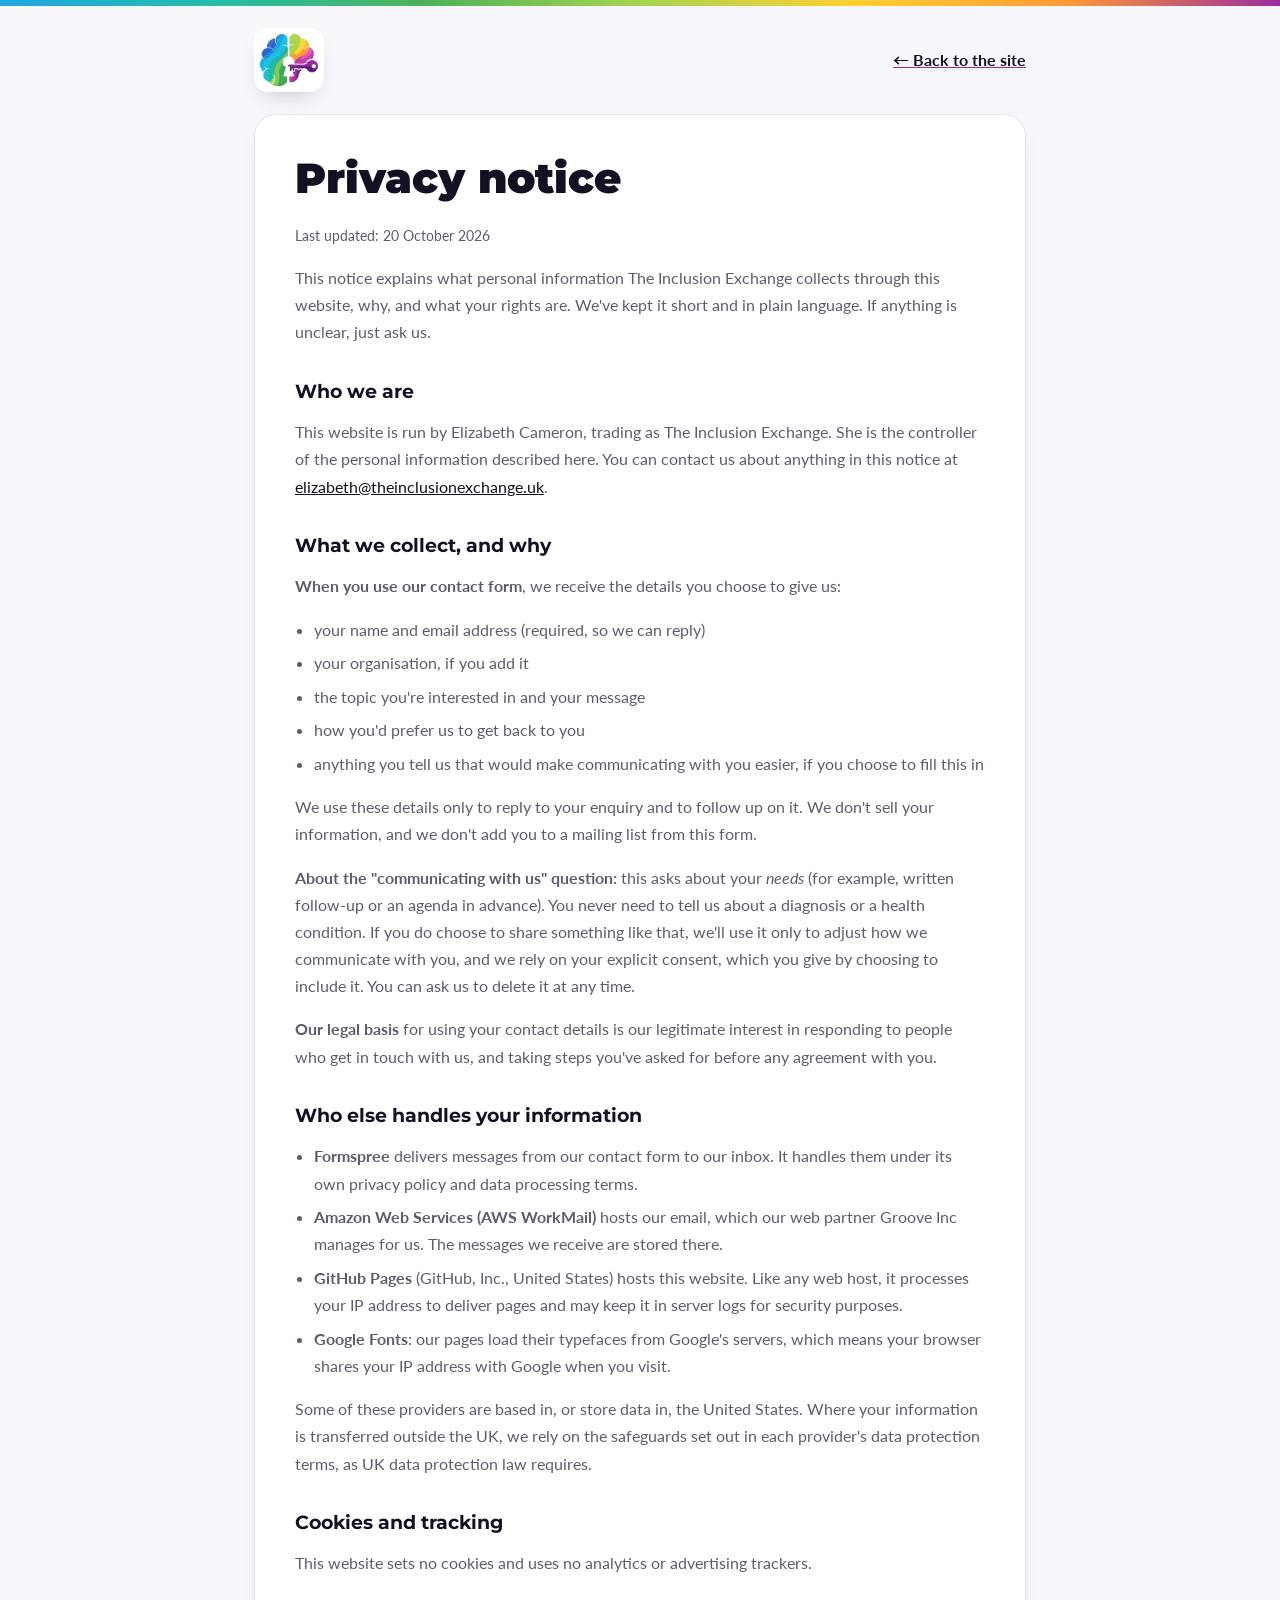
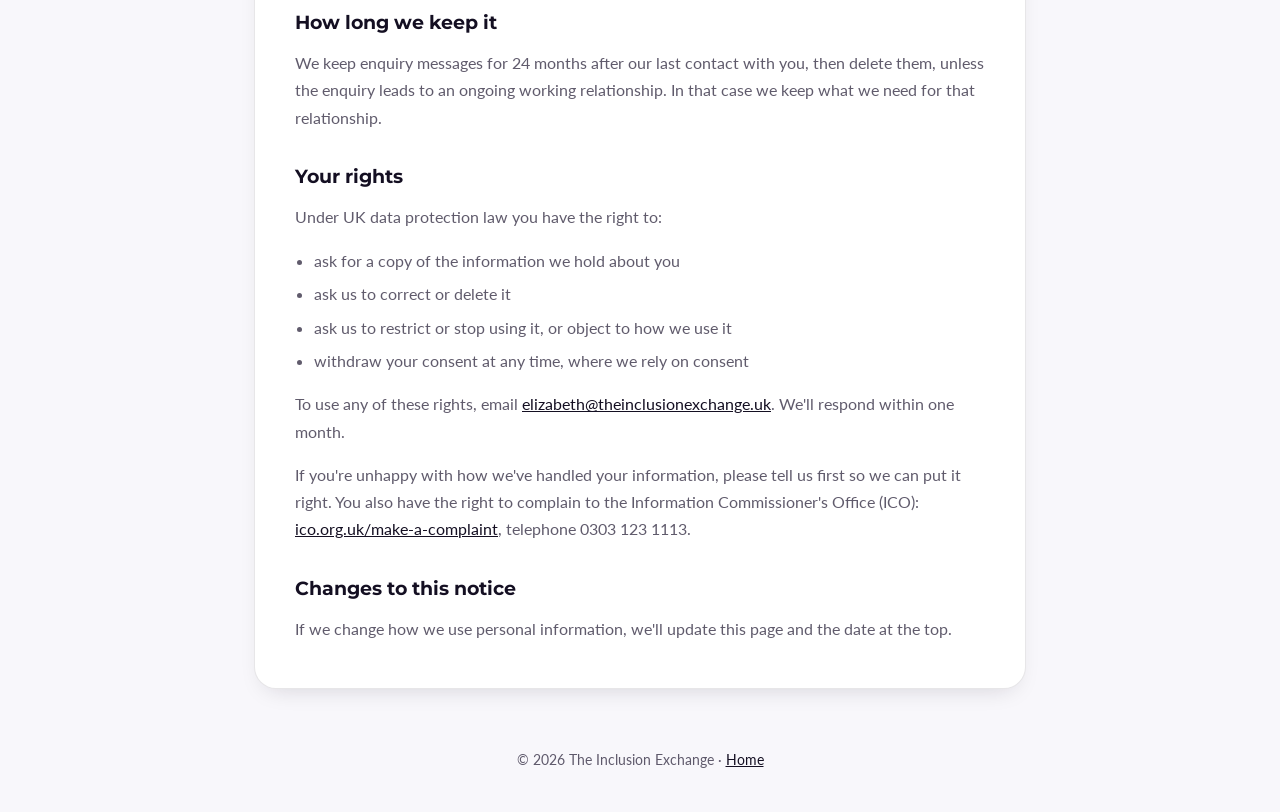
==== privacy.html @ 8cecdf10 "mobile ver update" ====
<!DOCTYPE html>
<html lang="en-GB">
<head>
<meta charset="UTF-8">
<meta name="viewport" content="width=device-width, initial-scale=1.0">
<title>Privacy notice | The Inclusion Exchange</title>
<link rel="preconnect" href="https://fonts.googleapis.com">
<link rel="preconnect" href="https://fonts.gstatic.com" crossorigin>
<link href="https://fonts.googleapis.com/css2?family=Montserrat:wght@700;900&family=Lato:wght@400;700&display=swap" rel="stylesheet">
<link rel="icon" type="image/png" href="assets/images/tie-icon-64.png">
<style>
:root{
  --blue:#1FA6E3; --cyan:#24BEAB; --green:#4EB258; --lime:#A6D450; --yellow:#FFD032; --orange:#FF9A35; --purple:#9B2C9E;
  --brand-gradient:linear-gradient(90deg,var(--blue),var(--cyan),var(--green),var(--lime),var(--yellow),var(--orange),var(--purple));
  --ink:#140f22; --text:#221c33; --text-soft:rgba(34,28,51,0.72); --cream:#f8f7fb; --paper:#fff; --line:rgba(20,15,34,0.1);
}
*{box-sizing:border-box}
body{margin:0;font-family:'Lato',system-ui,sans-serif;color:var(--text);background:var(--cream);line-height:1.7;-webkit-font-smoothing:antialiased}
.bar{height:6px;background:var(--brand-gradient)}
header{max-width:820px;margin:0 auto;padding:22px 24px;display:flex;align-items:center;justify-content:space-between;gap:16px}
header a.home{display:inline-flex;background:#fff;padding:6px;border-radius:14px;box-shadow:0 10px 25px -12px rgba(20,15,34,0.3)}
header img{height:52px;width:auto;display:block}
header a.back{font-weight:700;color:var(--ink);text-decoration:underline;text-decoration-color:var(--purple)}
main{max-width:820px;margin:0 auto 60px;padding:0 24px}
.card{background:var(--paper);border:1px solid var(--line);border-radius:22px;padding:40px 40px 30px;box-shadow:0 10px 25px -12px rgba(20,15,34,0.18)}
h1,h2{font-family:'Montserrat',system-ui,sans-serif;color:var(--ink);line-height:1.15;margin:0 0 .5em}
h1{font-weight:900;font-size:clamp(1.9rem,1.5rem + 1.6vw,2.6rem)}
h2{font-weight:700;font-size:1.2rem;margin-top:1.8em}
p,li{color:var(--text-soft)}
ul{padding-left:1.2em}
li{margin-bottom:.4em}
a{color:var(--ink)}
.updated{font-size:.9rem}
.draft{background:#FFF3CC;border-left:5px solid #C98A00;color:#5C3D00;padding:14px 18px;border-radius:10px;margin-bottom:26px;font-weight:700}
.tc{background:#FFE58A;color:#3D2A00;padding:0 .25em;border-radius:4px;font-weight:700}
footer{text-align:center;color:var(--text-soft);font-size:.85rem;padding:0 24px 40px}
@media (max-width:600px){.card{padding:28px 20px 20px}}
</style>
</head>
<body>
<div class="bar"></div>
<header>
  <a class="home" href="index.html"><img src="assets/images/tie-icon-web.png" width="161" height="144" alt="The Inclusion Exchange — home"></a>
  <a class="back" href="index.html#contact">← Back to the site</a>
</header>
<main>
<div class="card">
  <h1>Privacy notice</h1>
  <p class="updated">Last updated: 20 October 2026</p>

  <p>This notice explains what personal information The Inclusion Exchange collects through this website, why, and what your rights are. We've kept it short and in plain language. If anything is unclear, just ask us.</p>

  <h2>Who we are</h2>
  <p>This website is run by Elizabeth Cameron, trading as The Inclusion Exchange. She is the controller of the personal information described here. You can contact us about anything in this notice at <a href="mailto:elizabeth@theinclusionexchange.uk">elizabeth@theinclusionexchange.uk</a>.</p>

  <h2>What we collect, and why</h2>
  <p><strong>When you use our contact form</strong>, we receive the details you choose to give us:</p>
  <ul>
    <li>your name and email address (required, so we can reply)</li>
    <li>your organisation, if you add it</li>
    <li>the topic you're interested in and your message</li>
    <li>how you'd prefer us to get back to you</li>
    <li>anything you tell us that would make communicating with you easier, if you choose to fill this in</li>
  </ul>
  <p>We use these details only to reply to your enquiry and to follow up on it. We don't sell your information, and we don't add you to a mailing list from this form.</p>
  <p><strong>About the "communicating with us" question:</strong> this asks about your <em>needs</em> (for example, written follow-up or an agenda in advance). You never need to tell us about a diagnosis or a health condition. If you do choose to share something like that, we'll use it only to adjust how we communicate with you, and we rely on your explicit consent, which you give by choosing to include it. You can ask us to delete it at any time.</p>
  <p><strong>Our legal basis</strong> for using your contact details is our legitimate interest in responding to people who get in touch with us, and taking steps you've asked for before any agreement with you.</p>

  <h2>Who else handles your information</h2>
  <ul>
    <li><strong>Formspree</strong> delivers messages from our contact form to our inbox. It handles them under its own privacy policy and data processing terms.</li>
    <li><strong>Amazon Web Services (AWS WorkMail)</strong> hosts our email, which our web partner Groove Inc manages for us. The messages we receive are stored there.</li>
    <li><strong>GitHub Pages</strong> (GitHub, Inc., United States) hosts this website. Like any web host, it processes your IP address to deliver pages and may keep it in server logs for security purposes.</li>
    <li><strong>Google Fonts</strong>: our pages load their typefaces from Google's servers, which means your browser shares your IP address with Google when you visit.</li>
  </ul>
  <p>Some of these providers are based in, or store data in, the United States. Where your information is transferred outside the UK, we rely on the safeguards set out in each provider's data protection terms, as UK data protection law requires.</p>

  <h2>Cookies and tracking</h2>
  <p>This website sets no cookies and uses no analytics or advertising trackers.</p>

  <h2>How long we keep it</h2>
  <p>We keep enquiry messages for 24 months after our last contact with you, then delete them, unless the enquiry leads to an ongoing working relationship. In that case we keep what we need for that relationship.</p>

  <h2>Your rights</h2>
  <p>Under UK data protection law you have the right to:</p>
  <ul>
    <li>ask for a copy of the information we hold about you</li>
    <li>ask us to correct or delete it</li>
    <li>ask us to restrict or stop using it, or object to how we use it</li>
    <li>withdraw your consent at any time, where we rely on consent</li>
  </ul>
  <p>To use any of these rights, email <a href="mailto:elizabeth@theinclusionexchange.uk">elizabeth@theinclusionexchange.uk</a>. We'll respond within one month.</p>
  <p>If you're unhappy with how we've handled your information, please tell us first so we can put it right. You also have the right to complain to the Information Commissioner's Office (ICO): <a href="https://ico.org.uk/make-a-complaint/">ico.org.uk/make-a-complaint</a>, telephone 0303 123 1113.</p>

  <h2>Changes to this notice</h2>
  <p>If we change how we use personal information, we'll update this page and the date at the top.</p>
</div>
</main>
<footer>© 2026 The Inclusion Exchange · <a href="index.html">Home</a></footer>
</body>
</html>
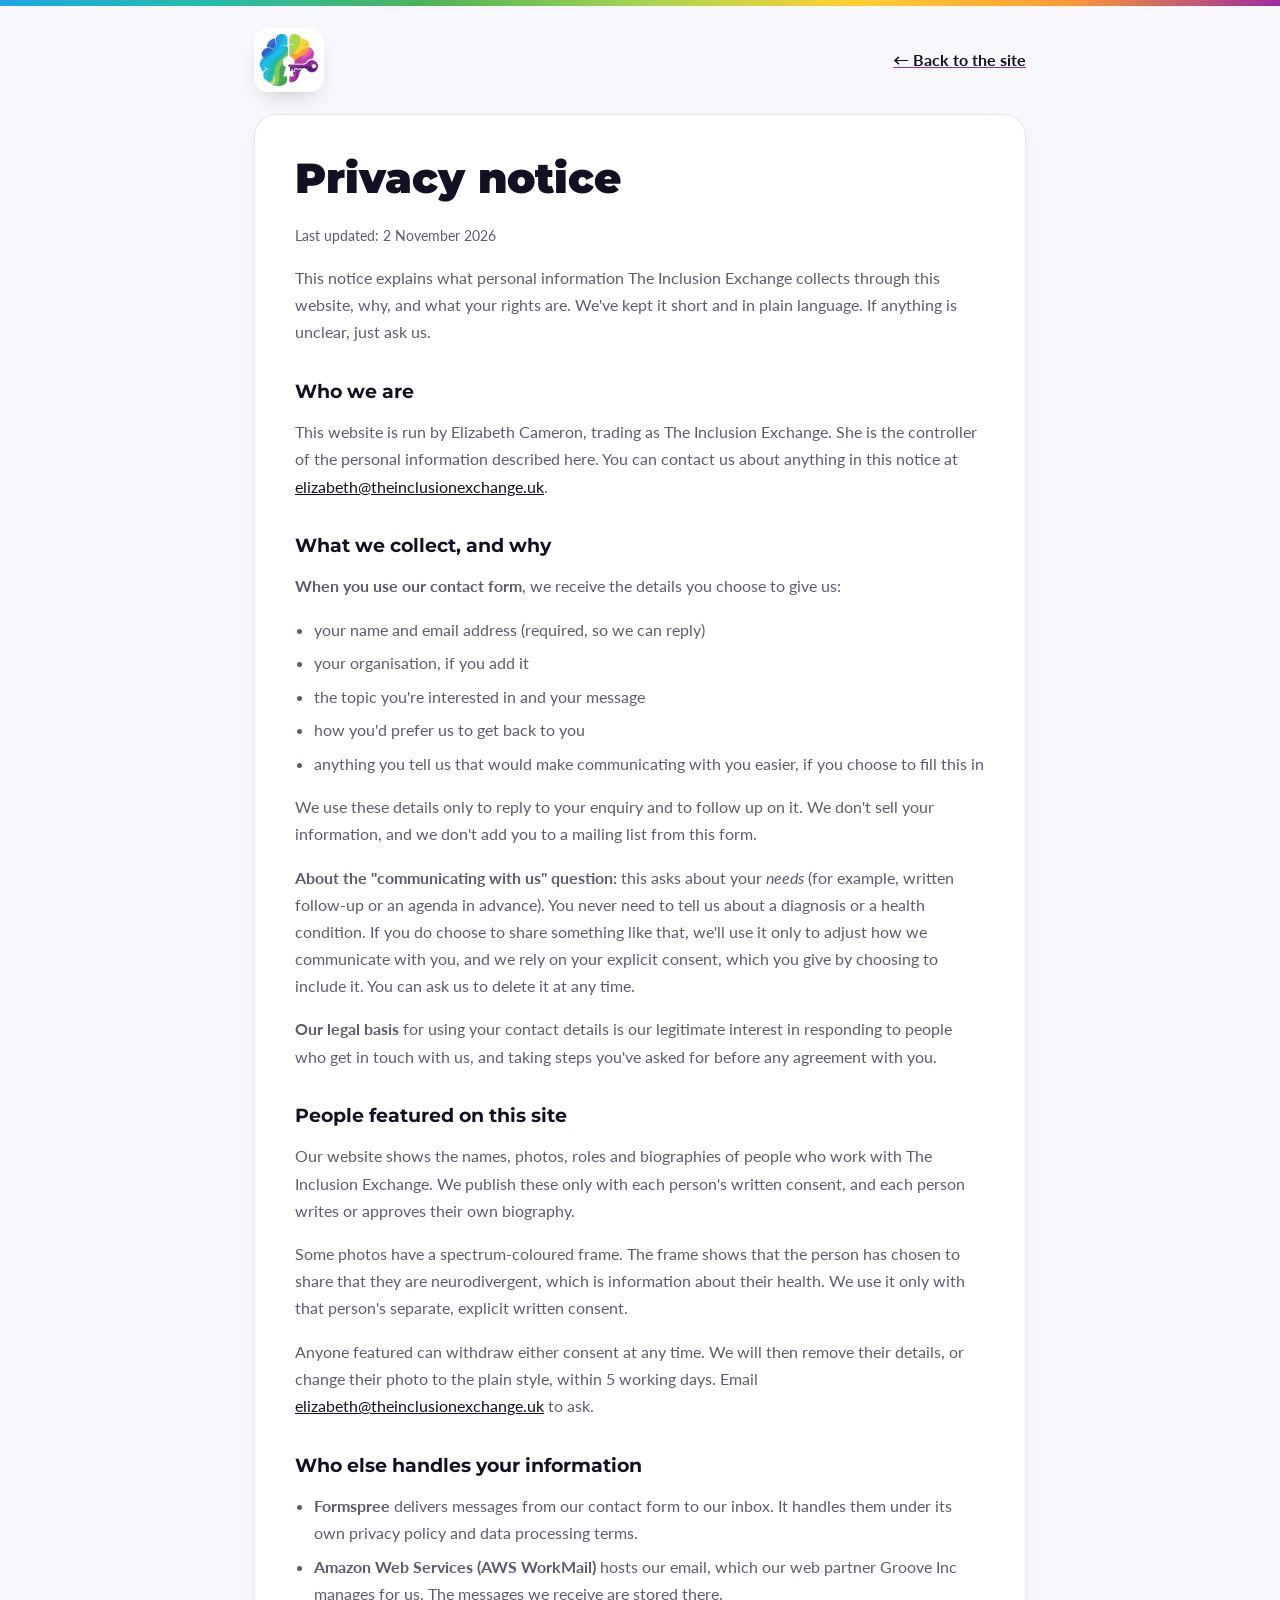
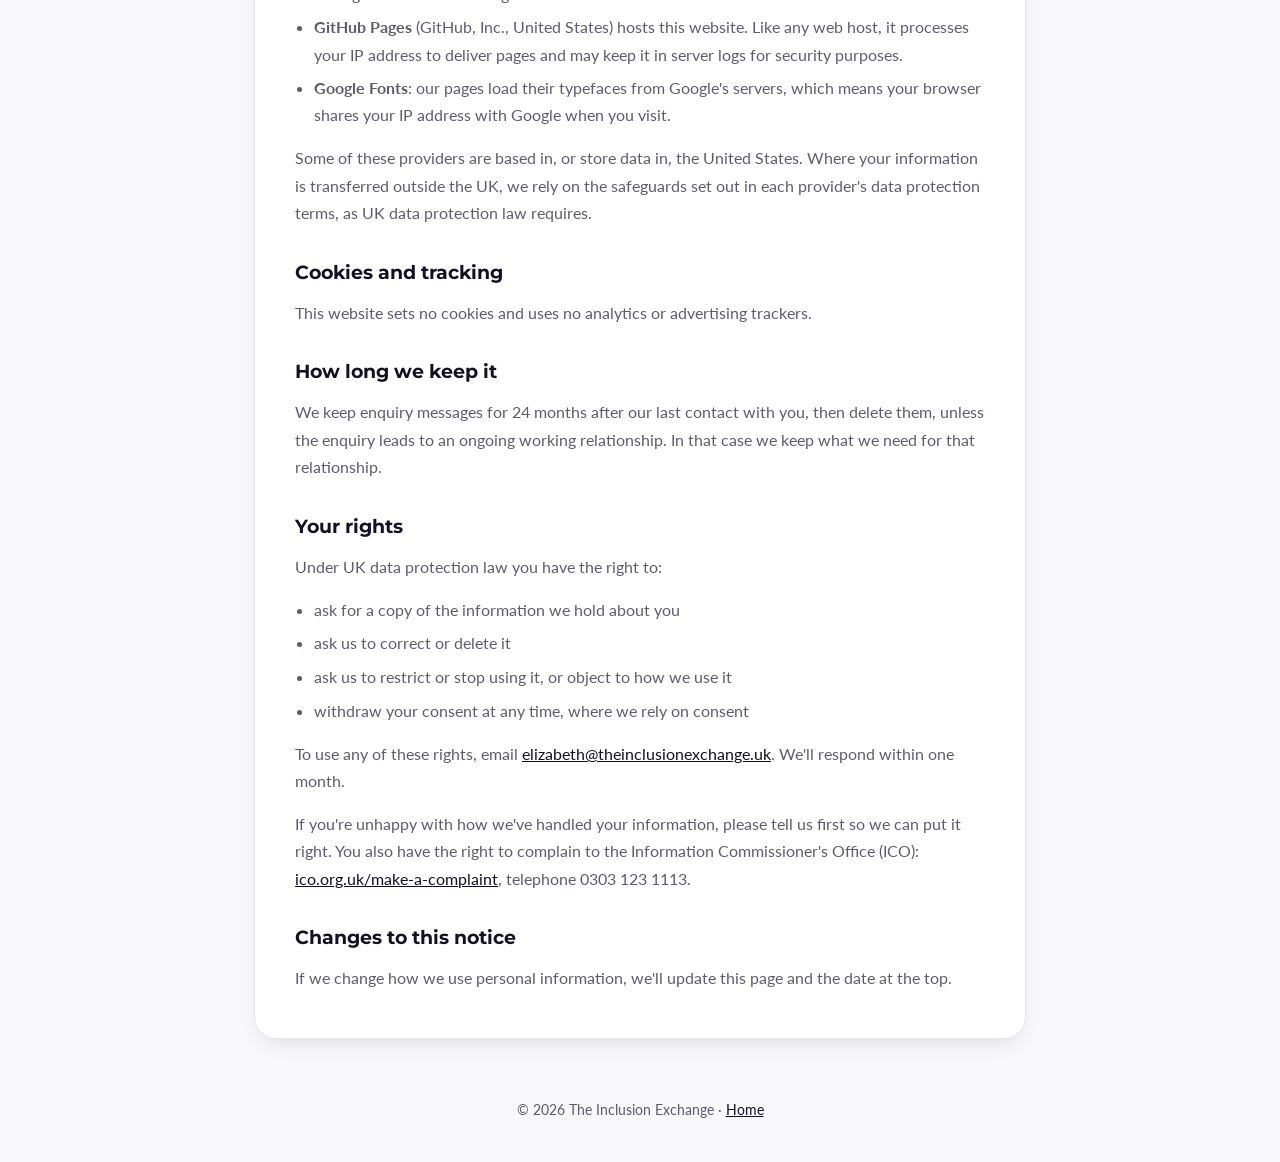
==== commit 3e12d801: "bio updates" ====
--- a/privacy.html
+++ b/privacy.html
@@ -46,7 +46,7 @@
 <main>
 <div class="card">
   <h1>Privacy notice</h1>
-  <p class="updated">Last updated: 20 October 2026</p>
+  <p class="updated">Last updated: 2 November 2026</p>
 
   <p>This notice explains what personal information The Inclusion Exchange collects through this website, why, and what your rights are. We've kept it short and in plain language. If anything is unclear, just ask us.</p>
 
@@ -65,6 +65,11 @@
   <p>We use these details only to reply to your enquiry and to follow up on it. We don't sell your information, and we don't add you to a mailing list from this form.</p>
   <p><strong>About the "communicating with us" question:</strong> this asks about your <em>needs</em> (for example, written follow-up or an agenda in advance). You never need to tell us about a diagnosis or a health condition. If you do choose to share something like that, we'll use it only to adjust how we communicate with you, and we rely on your explicit consent, which you give by choosing to include it. You can ask us to delete it at any time.</p>
   <p><strong>Our legal basis</strong> for using your contact details is our legitimate interest in responding to people who get in touch with us, and taking steps you've asked for before any agreement with you.</p>
+
+  <h2>People featured on this site</h2>
+  <p>Our website shows the names, photos, roles and biographies of people who work with The Inclusion Exchange. We publish these only with each person's written consent, and each person writes or approves their own biography.</p>
+  <p>Some photos have a spectrum-coloured frame. The frame shows that the person has chosen to share that they are neurodivergent, which is information about their health. We use it only with that person's separate, explicit written consent.</p>
+  <p>Anyone featured can withdraw either consent at any time. We will then remove their details, or change their photo to the plain style, within 5 working days. Email <a href="mailto:elizabeth@theinclusionexchange.uk">elizabeth@theinclusionexchange.uk</a> to ask.</p>
 
   <h2>Who else handles your information</h2>
   <ul>
